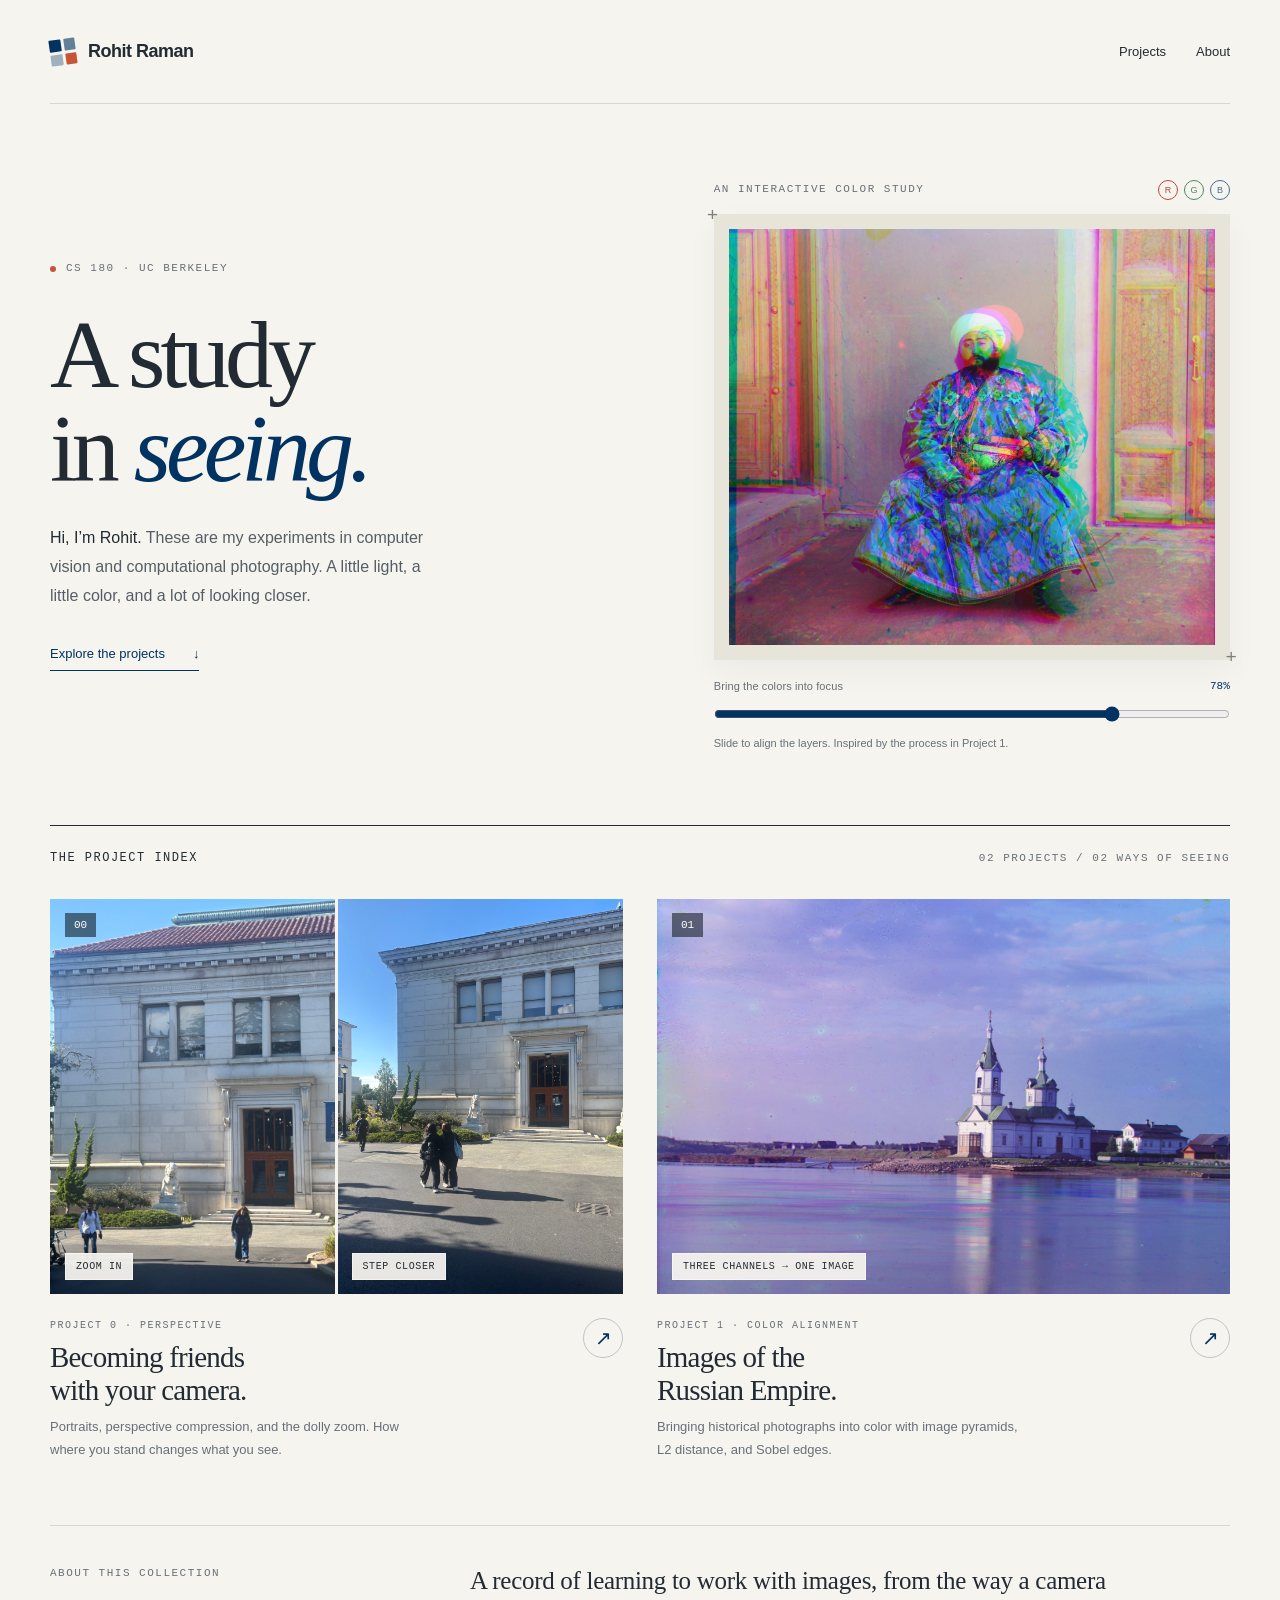
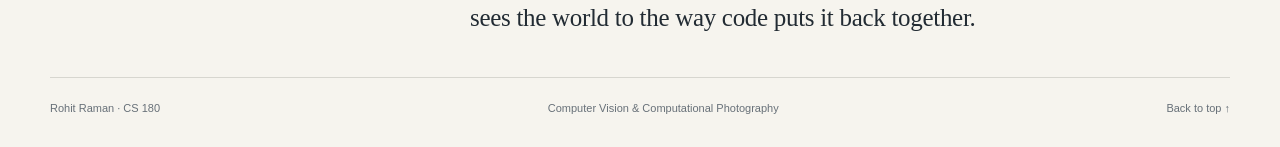
==== docs/index.html @ 6bbf86b7 "Add CS180 portfolio and project writeups" ====
<!doctype html>
<html lang="en">
<head>
  <meta charset="utf-8">
  <meta name="viewport" content="width=device-width, initial-scale=1">
  <meta name="description" content="Rohit Raman’s CS 180 portfolio: experiments in photography, perspective, and color-channel alignment.">
  <title>Rohit Raman | CS 180</title>
  <link rel="stylesheet" href="home.css">
  <script src="home.js" defer></script>
</head>
<body>
<a href="#main" class="skip-link">Skip to content</a>
<svg class="svg-defs" aria-hidden="true" xmlns="http://www.w3.org/2000/svg">
  <defs>
    <filter id="red-channel" color-interpolation-filters="sRGB"><feColorMatrix type="matrix" values="1 0 0 0 0  0 0 0 0 0  0 0 0 0 0  0 0 0 1 0"/></filter>
    <filter id="green-channel" color-interpolation-filters="sRGB"><feColorMatrix type="matrix" values="0 0 0 0 0  0 1 0 0 0  0 0 0 0 0  0 0 0 1 0"/></filter>
    <filter id="blue-channel" color-interpolation-filters="sRGB"><feColorMatrix type="matrix" values="0 0 0 0 0  0 0 0 0 0  0 0 1 0 0  0 0 0 1 0"/></filter>
  </defs>
</svg>
<div class="shell">
  <header class="masthead">
    <a href="index.html" class="wordmark" aria-label="Rohit Raman, home"><span class="logo" aria-hidden="true"><i></i><i></i><i></i><i></i></span>Rohit Raman</a>
    <nav aria-label="Main navigation"><a href="#projects">Projects</a><a href="#about">About</a></nav>
  </header>
  <main id="main">
    <section class="hero" aria-labelledby="hero-title">
      <div class="hero-copy">
        <p class="eyebrow mono">CS 180 · UC Berkeley</p>
        <h1 id="hero-title">A study<br>in <em>seeing.</em></h1>
        <p class="intro"><strong>Hi, I’m Rohit.</strong> These are my experiments in computer vision and computational photography. A little light, a little color, and a lot of looking closer.</p>
        <a href="#projects" class="text-link">Explore the projects <span aria-hidden="true">↓</span></a>
      </div>
      <figure class="experiment">
        <div class="experiment-top"><span class="mono">An interactive color study</span><div class="rgb-key" aria-hidden="true"><span>R</span><span>G</span><span>B</span></div></div>
        <div class="photo-mat">
          <div class="color-study" role="img" aria-label="Emir portrait separated into red, green, and blue layers. Move the slider to bring the layers together.">
            <img class="channel blue-channel" src="assets/pyramid-emir.jpg" alt="" width="1600" height="1387">
            <img class="channel green-channel" src="assets/pyramid-emir.jpg" alt="" width="1600" height="1387">
            <img class="channel red-channel" src="assets/pyramid-emir.jpg" alt="" width="1600" height="1387">
          </div>
        </div>
        <figcaption class="study-controls">
          <div class="study-label"><label for="alignment">Bring the colors into focus</label><output id="alignment-value" for="alignment">78%</output></div>
          <input type="range" id="alignment" min="0" max="100" value="78" step="1" aria-describedby="study-hint">
          <p id="study-hint" class="study-hint">Slide to align the layers. Inspired by the process in Project 1.</p>
        </figcaption>
      </figure>
    </section>
    <section id="projects" class="project-section" aria-labelledby="projects-heading">
      <div class="section-top"><h2 id="projects-heading" class="mono">The project index</h2><p class="mono">02 projects / 02 ways of seeing</p></div>
      <div class="project-grid">
        <a class="project-card" href="project0/index.html" aria-labelledby="project0-title">
          <div class="project-art camera-art">
            <span class="project-number">00</span>
            <img src="project0/assets/part-2-zoomed.jpg" alt="A Berkeley building photographed from farther away with zoom" loading="lazy">
            <img src="project0/assets/part-2-walked.jpg" alt="The same building photographed from closer up" loading="lazy">
            <span class="art-tag">ZOOM IN</span><span class="art-tag second">STEP CLOSER</span>
          </div>
          <div class="project-meta"><div><span class="mono">Project 0 · Perspective</span><h3 id="project0-title">Becoming friends<br>with your camera.</h3><p>Portraits, perspective compression, and the dolly zoom. How where you stand changes what you see.</p></div><span class="project-arrow" aria-hidden="true">↗</span></div>
        </a>
        <a class="project-card" href="project1.html" aria-labelledby="project1-title">
          <div class="project-art color-art">
            <span class="project-number">01</span>
            <img src="assets/pyramid-church.jpg" alt="Church reconstructed in color from separate red, green, and blue exposures" loading="lazy">
            <span class="art-tag">THREE CHANNELS → ONE IMAGE</span>
          </div>
          <div class="project-meta"><div><span class="mono">Project 1 · Color alignment</span><h3 id="project1-title">Images of the<br>Russian Empire.</h3><p>Bringing historical photographs into color with image pyramids, L2 distance, and Sobel edges.</p></div><span class="project-arrow" aria-hidden="true">↗</span></div>
        </a>
      </div>
    </section>
    <section id="about" class="about" aria-labelledby="about-heading">
      <h2 id="about-heading" class="mono">About this collection</h2>
      <p>A record of learning to work with images, from the way a camera sees the world to the way code puts it back together.</p>
    </section>
  </main>
  <footer><span>Rohit Raman · CS 180</span><span>Computer Vision &amp; Computational Photography</span><a href="#main">Back to top ↑</a></footer>
</div>
</body>
</html>
---- docs/home.css ----
@font-face {font-family: PortfolioSerif; src: local('Iowan Old Style'); font-display: swap;}
:root {--paper:#f6f4ee;--ink:#222b33;--blue:#003262;--muted:#677078;--line:#d7d6cf;--accent:#c75437;}
* {box-sizing:border-box;}
html {scroll-behavior:smooth;}
body {margin:0;background:var(--paper);color:var(--ink);font-family:Arial,Helvetica,sans-serif;-webkit-font-smoothing:antialiased;}
a {color:inherit;text-decoration:none;}
a:focus-visible, input:focus-visible {outline:3px solid var(--accent);outline-offset:6px;}
::selection {background:#d6e2ec;color:var(--blue);}
.shell {width:min(1180px,calc(100% - 96px));margin:0 auto;}
.skip-link {position:absolute;left:20px;top:-60px;background:var(--blue);color:white;padding:12px;z-index:10;}
.skip-link:focus {top:12px;}
.masthead {height:104px;display:flex;justify-content:space-between;align-items:center;border-bottom:1px solid var(--line);gap:24px;}
.wordmark {font-size:18px;letter-spacing:-.5px;font-weight:600;display:flex;align-items:center;gap:12px;}
.logo {height:26px;width:26px;display:grid;grid-template-columns:repeat(2,1fr);gap:3px;transform:rotate(-8deg);}
.logo i {background:var(--blue);border-radius:1px;}.logo i:nth-child(2){opacity:.6}.logo i:nth-child(3){opacity:.35}.logo i:nth-child(4){background:var(--accent);}
.masthead nav {display:flex;gap:30px;font-size:13px;}
.masthead nav a {padding:8px 0;border-bottom:1px solid transparent;}
.masthead nav a:hover {border-color:var(--blue);}
.mono {font-family:'SFMono-Regular',Consolas,'Liberation Mono',monospace;font-size:11px;letter-spacing:1.5px;text-transform:uppercase;line-height:1.6;}
.hero {display:grid;grid-template-columns:1.15fr 1fr;gap:70px;align-items:center;padding:76px 0 74px;}
.eyebrow {color:var(--muted);display:flex;align-items:center;gap:10px;margin:0 0 30px;}
.eyebrow::before {content:'';width:6px;height:6px;border-radius:50%;background:var(--accent);}
h1 {font-family:PortfolioSerif,'Iowan Old Style','Palatino Linotype',Palatino,Georgia,serif;font-size:clamp(66px,7.5vw,100px);font-weight:400;letter-spacing:-5px;line-height:.98;margin:0 0 28px;}
h1 em {font-weight:400;color:var(--blue);}
.intro {font-size:16px;line-height:1.8;max-width:375px;color:#555e66;margin:0 0 26px;}
.intro strong {font-weight:500;color:var(--ink);}
.text-link {display:inline-flex;gap:28px;align-items:center;padding:9px 0;border-bottom:1px solid var(--blue);font-size:13px;color:var(--blue);}
.text-link span {transition:transform .2s;}.text-link:hover span {transform:translateY(3px);}
.experiment {margin:0;position:relative;min-width:0;}
.experiment-top {display:flex;align-items:center;justify-content:space-between;margin-bottom:14px;color:var(--muted);}
.rgb-key {display:flex;gap:6px;}.rgb-key span {display:grid;place-items:center;font-size:9px;width:20px;height:20px;border:1px solid;border-radius:50%;letter-spacing:0;}
.rgb-key span:nth-child(1){color:#b94a3a}.rgb-key span:nth-child(2){color:#538567}.rgb-key span:nth-child(3){color:#486c97}
.photo-mat {background:#e7e4da;padding:15px;position:relative;box-shadow:0 12px 28px #222b330c;}
.photo-mat::before,.photo-mat::after {position:absolute;content:'+';font:19px monospace;color:#7c807d;z-index:2;}
.photo-mat::before {top:-9px;left:-7px}.photo-mat::after {bottom:-9px;right:-7px;}
.color-study {aspect-ratio:1.17;position:relative;overflow:hidden;background:#000;isolation:isolate;--shift:12px;}
.color-study img {width:100%;height:100%;object-fit:cover;display:block;}
.channel {position:absolute;inset:0;mix-blend-mode:screen;pointer-events:none;}
.red-channel {filter:url('#red-channel');transform:translate(var(--shift),calc(var(--shift) * -.28));}
.green-channel {filter:url('#green-channel');transform:translate(calc(var(--shift) * -.5),calc(var(--shift) * .4));}
.blue-channel {filter:url('#blue-channel');}
.color-study .channel {inset:auto;left:-6.63%;top:-7.39%;width:110.5%;height:113.64%;}
.study-controls {margin-top:20px;}
.study-label {display:flex;justify-content:space-between;font-size:11px;color:var(--muted);margin:0 0 9px;letter-spacing:.1px;}
.study-label output {font-family:monospace;color:var(--blue);}
input[type=range] {width:100%;accent-color:var(--blue);cursor:ew-resize;margin:3px 0 0;height:20px;}
.study-hint {font-size:11px;color:var(--muted);margin:7px 0 0;line-height:1.5;}
.project-section {padding:0 0 64px;scroll-margin-top:28px;}
.section-top {display:flex;justify-content:space-between;align-items:center;padding:23px 0;border-top:1px solid var(--ink);margin-bottom:8px;gap:20px;}
.section-top h2 {font-size:12px;font-weight:400;margin:0;}
.section-top p {color:var(--muted);margin:0;font-size:11px;}
.project-grid {display:grid;grid-template-columns:1fr 1fr;gap:34px;}
.project-card {display:block;min-width:0;}
.project-art {position:relative;aspect-ratio:1.45;overflow:hidden;background:#e4e4dc;}
.project-art img {display:block;width:100%;height:100%;object-fit:cover;transition:transform .55s ease;}
.project-card:hover .project-art img {transform:scale(1.025);}
.camera-art {display:grid;grid-template-columns:1fr 1fr;gap:3px;background:var(--paper);}
.camera-art img {object-position:50% 44%;}
.art-tag {position:absolute;bottom:14px;left:15px;z-index:1;background:#f6f4eef0;border:1px solid #fff7;padding:7px 10px;font:10px monospace;letter-spacing:.6px;}
.art-tag.second {left:calc(50% + 15px);}
.color-art img {object-position:center 54%;}
.color-art img {position:absolute;left:-3%;top:-3%;width:112%;height:112%;}
.project-number {position:absolute;top:14px;left:15px;z-index:1;color:white;font:11px monospace;padding:6px 9px;background:#15212b99;backdrop-filter:blur(5px);}
.project-meta {display:flex;justify-content:space-between;align-items:start;gap:15px;padding-top:20px;}
.project-meta h3 {font-family:PortfolioSerif,'Iowan Old Style',Palatino,Georgia,serif;font-size:29px;letter-spacing:-.8px;font-weight:400;line-height:1.12;margin:7px 0 10px;}
.project-meta .mono {color:var(--muted);font-size:10px;}
.project-meta p {margin:0;color:var(--muted);font-size:13px;line-height:1.7;max-width:365px;}
.project-arrow {display:grid;place-items:center;border:1px solid #bfc4c5;border-radius:50%;width:40px;height:40px;flex-shrink:0;font-size:20px;color:var(--blue);margin-top:4px;transition:background .2s,color .2s,transform .2s;}
.project-card:hover .project-arrow {background:var(--blue);border-color:var(--blue);color:white;transform:rotate(-5deg);}
.about {display:grid;grid-template-columns:1fr 2fr;gap:40px;padding:36px 0 40px;border-top:1px solid var(--line);}
.about h2 {font-weight:400;font-size:11px;margin:3px 0 0;color:var(--muted);}
.about p {font-family:PortfolioSerif,'Iowan Old Style',Palatino,Georgia,serif;font-size:25px;line-height:1.5;margin:0;max-width:640px;letter-spacing:-.3px;}
footer {border-top:1px solid var(--line);padding:24px 0 32px;display:flex;justify-content:space-between;gap:16px;color:var(--muted);font-size:11px;}
footer a:hover {color:var(--blue);text-decoration:underline;}
.svg-defs {position:absolute;width:0;height:0;overflow:hidden;}
@media(min-width:1450px){.hero{padding:94px 0 86px;}}
@media(max-width:950px){.shell{width:calc(100% - 56px)}.hero{gap:35px}h1{font-size:74px;letter-spacing:-4px}.project-meta h3{font-size:25px}.hero{padding:60px 0}.intro{font-size:15px}}
@media(max-width:680px){.shell{width:calc(100% - 36px)}.masthead{height:78px}.wordmark{font-size:16px}.masthead nav{gap:18px;font-size:12px}.hero{grid-template-columns:1fr;gap:44px;padding:44px 0}.eyebrow{margin-bottom:25px}h1{font-size:76px}.intro{max-width:400px}.experiment{max-width:480px;width:100%}.project-grid{grid-template-columns:1fr;gap:40px}.project-meta h3{font-size:29px}.section-top p{font-size:10px}.about{grid-template-columns:1fr;gap:14px}.about p{font-size:23px}.project-section{padding-bottom:42px}footer{flex-wrap:wrap;line-height:1.6}}
@media(prefers-reduced-motion:reduce){html{scroll-behavior:auto}*,*::before,*::after{transition:none!important}}
@media print {.hero{padding:30px 0}.study-controls,.text-link{display:none}.project-art{aspect-ratio:1.6}.project-card{break-inside:avoid}.shell{width:100%}body{background:white}.masthead{height:60px}h1{font-size:60px}.about{padding:20px 0}}
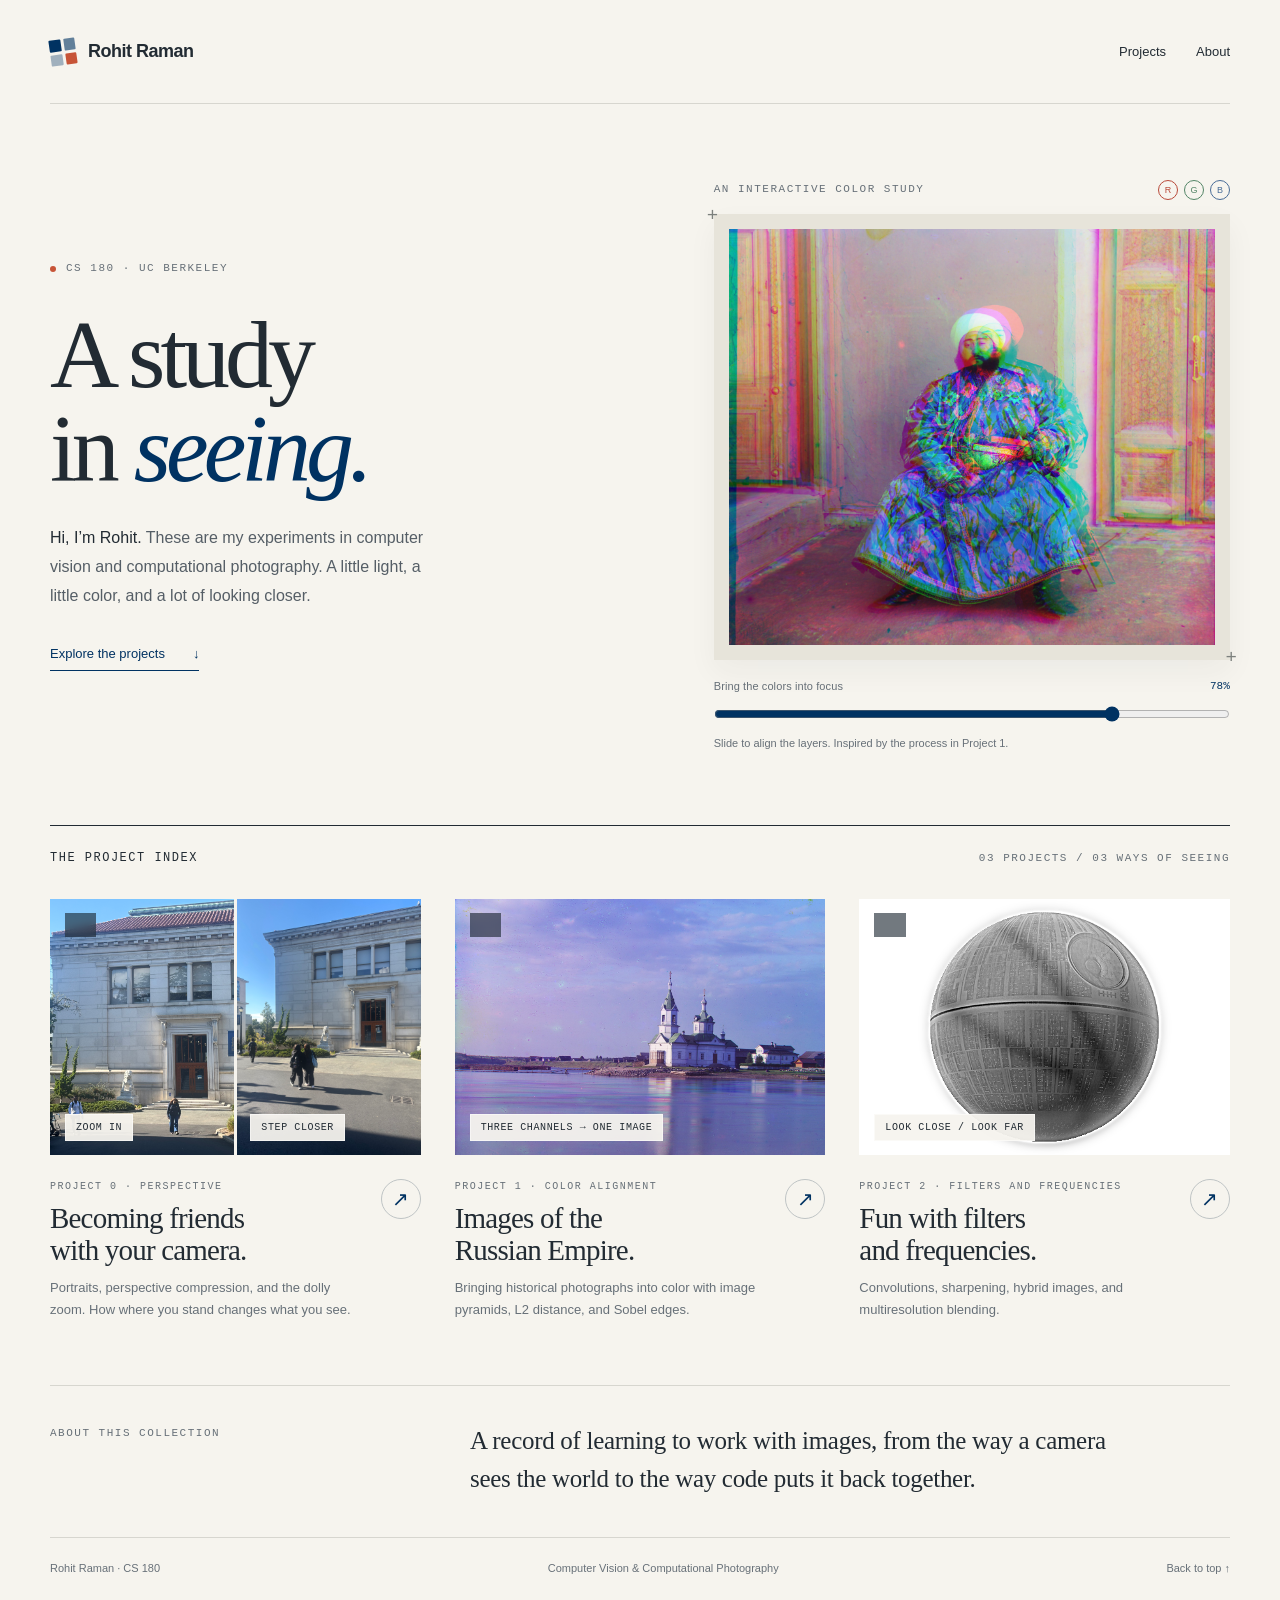
==== commit f57206f2: "Add Project 2 website with filter results and Kelce/Gimli hybrid" ====
--- a/docs/index.html
+++ b/docs/index.html
@@ -3,7 +3,7 @@
 <head>
   <meta charset="utf-8">
   <meta name="viewport" content="width=device-width, initial-scale=1">
-  <meta name="description" content="Rohit Raman’s CS 180 portfolio: experiments in photography, perspective, and color-channel alignment.">
+  <meta name="description" content="Rohit Raman’s CS 180 portfolio: experiments in photography, color-channel alignment, filters, and frequencies.">
   <title>Rohit Raman | CS 180</title>
   <link rel="stylesheet" href="home.css">
   <script src="home.js" defer></script>
@@ -47,7 +47,7 @@
       </figure>
     </section>
     <section id="projects" class="project-section" aria-labelledby="projects-heading">
-      <div class="section-top"><h2 id="projects-heading" class="mono">The project index</h2><p class="mono">02 projects / 02 ways of seeing</p></div>
+      <div class="section-top"><h2 id="projects-heading" class="mono">The project index</h2><p class="mono">03 projects / 03 ways of seeing</p></div>
       <div class="project-grid">
         <a class="project-card" href="project0/index.html" aria-labelledby="project0-title">
           <div class="project-art camera-art">
@@ -66,6 +66,14 @@
           </div>
           <div class="project-meta"><div><span class="mono">Project 1 · Color alignment</span><h3 id="project1-title">Images of the<br>Russian Empire.</h3><p>Bringing historical photographs into color with image pyramids, L2 distance, and Sobel edges.</p></div><span class="project-arrow" aria-hidden="true">↗</span></div>
         </a>
+        <a class="project-card" href="project2/index.html" aria-labelledby="project2-title">
+          <div class="project-art frequency-art">
+            <span class="project-number">02</span>
+            <img src="project2/assets/part2_2/basketball_deathstar_hybrid.png" alt="A hybrid image combining a basketball with the Death Star" loading="lazy" width="400" height="400">
+            <span class="art-tag">LOOK CLOSE / LOOK FAR</span>
+          </div>
+          <div class="project-meta"><div><span class="mono">Project 2 · Filters and frequencies</span><h3 id="project2-title">Fun with filters<br>and frequencies.</h3><p>Convolutions, sharpening, hybrid images, and multiresolution blending.</p></div><span class="project-arrow" aria-hidden="true">↗</span></div>
+        </a>
       </div>
     </section>
     <section id="about" class="about" aria-labelledby="about-heading">
--- a/docs/home.css
+++ b/docs/home.css
@@ -49,7 +49,7 @@
 .section-top {display:flex;justify-content:space-between;align-items:center;padding:23px 0;border-top:1px solid var(--ink);margin-bottom:8px;gap:20px;}
 .section-top h2 {font-size:12px;font-weight:400;margin:0;}
 .section-top p {color:var(--muted);margin:0;font-size:11px;}
-.project-grid {display:grid;grid-template-columns:1fr 1fr;gap:34px;}
+.project-grid {display:grid;grid-template-columns:repeat(3,minmax(0,1fr));gap:34px;}
 .project-card {display:block;min-width:0;}
 .project-art {position:relative;aspect-ratio:1.45;overflow:hidden;background:#e4e4dc;}
 .project-art img {display:block;width:100%;height:100%;object-fit:cover;transition:transform .55s ease;}
@@ -78,3 +78,6 @@
 @media(max-width:680px){.shell{width:calc(100% - 36px)}.masthead{height:78px}.wordmark{font-size:16px}.masthead nav{gap:18px;font-size:12px}.hero{grid-template-columns:1fr;gap:44px;padding:44px 0}.eyebrow{margin-bottom:25px}h1{font-size:76px}.intro{max-width:400px}.experiment{max-width:480px;width:100%}.project-grid{grid-template-columns:1fr;gap:40px}.project-meta h3{font-size:29px}.section-top p{font-size:10px}.about{grid-template-columns:1fr;gap:14px}.about p{font-size:23px}.project-section{padding-bottom:42px}footer{flex-wrap:wrap;line-height:1.6}}
 @media(prefers-reduced-motion:reduce){html{scroll-behavior:auto}*,*::before,*::after{transition:none!important}}
 @media print {.hero{padding:30px 0}.study-controls,.text-link{display:none}.project-art{aspect-ratio:1.6}.project-card{break-inside:avoid}.shell{width:100%}body{background:white}.masthead{height:60px}h1{font-size:60px}.about{padding:20px 0}}
+
+.frequency-art img {object-fit:contain;background:white;}
+@media(min-width:681px) and (max-width:1000px){.project-grid{grid-template-columns:repeat(2,minmax(0,1fr))}}
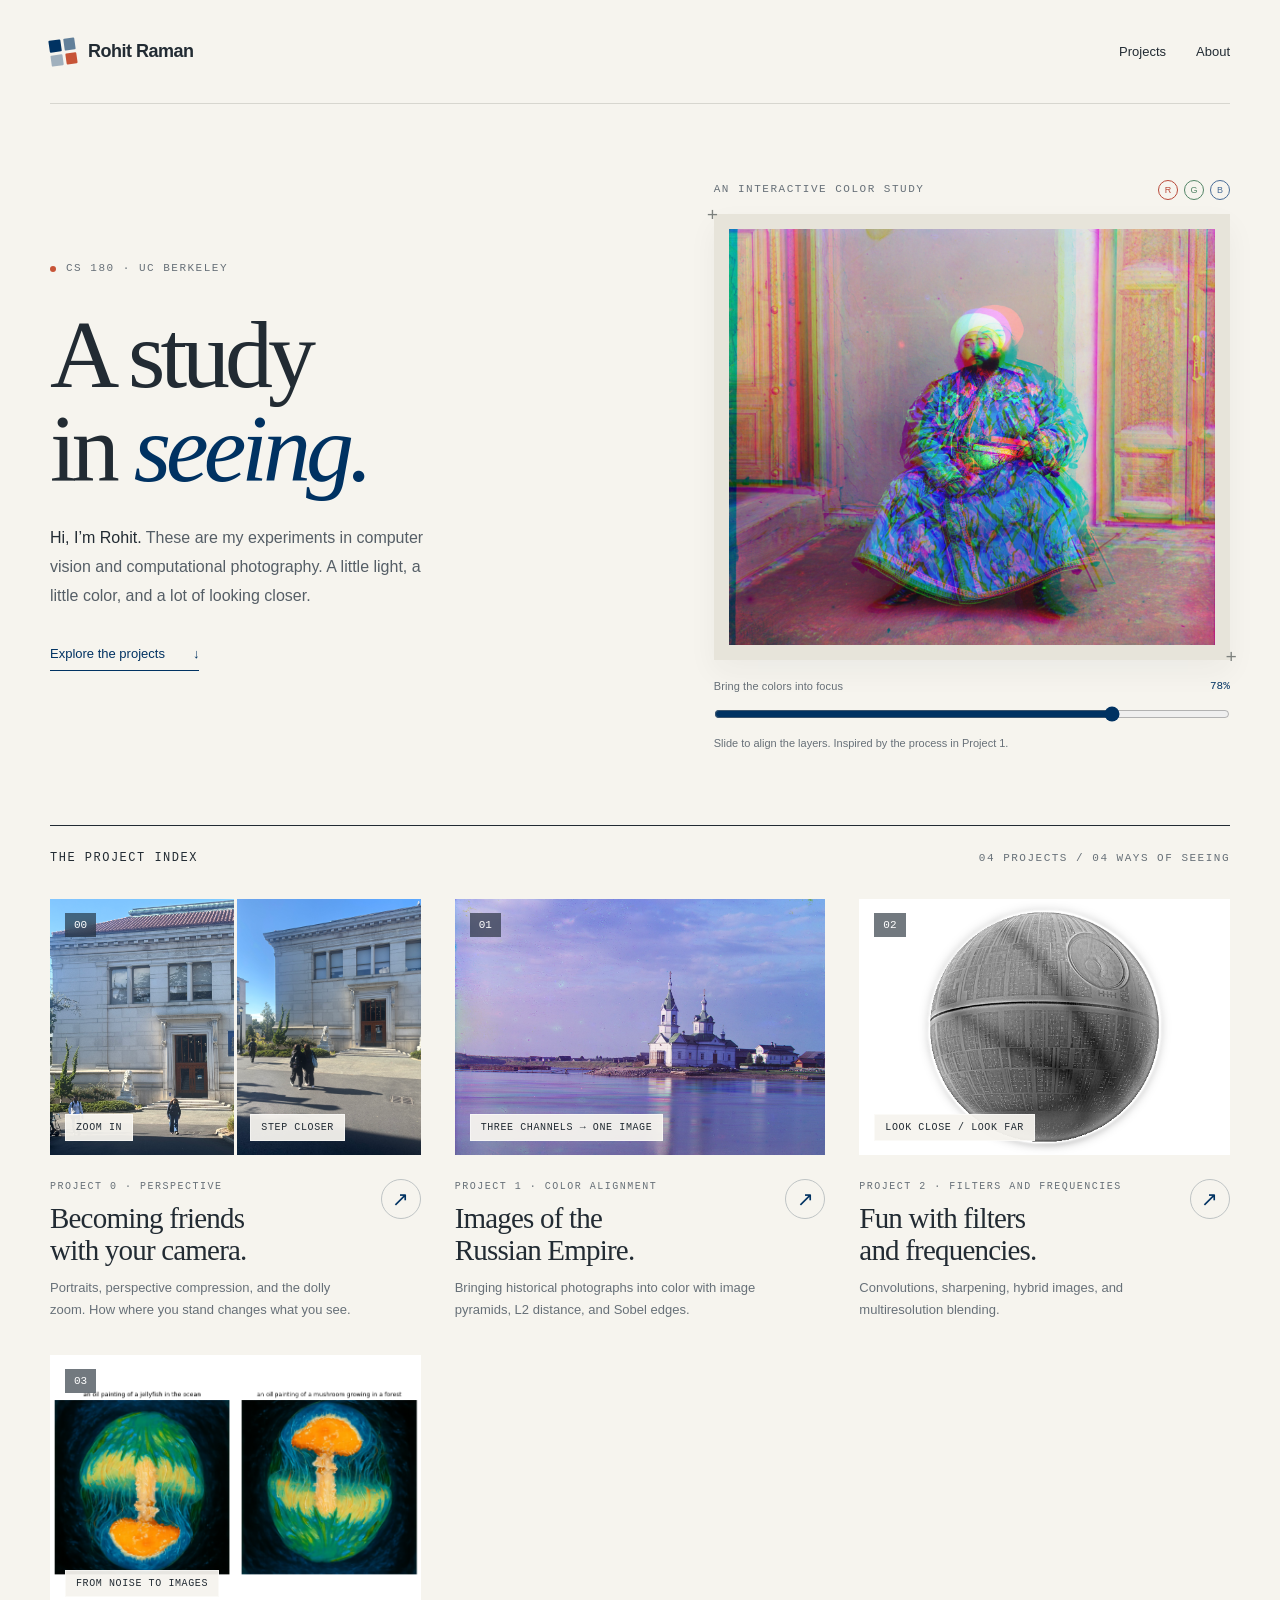
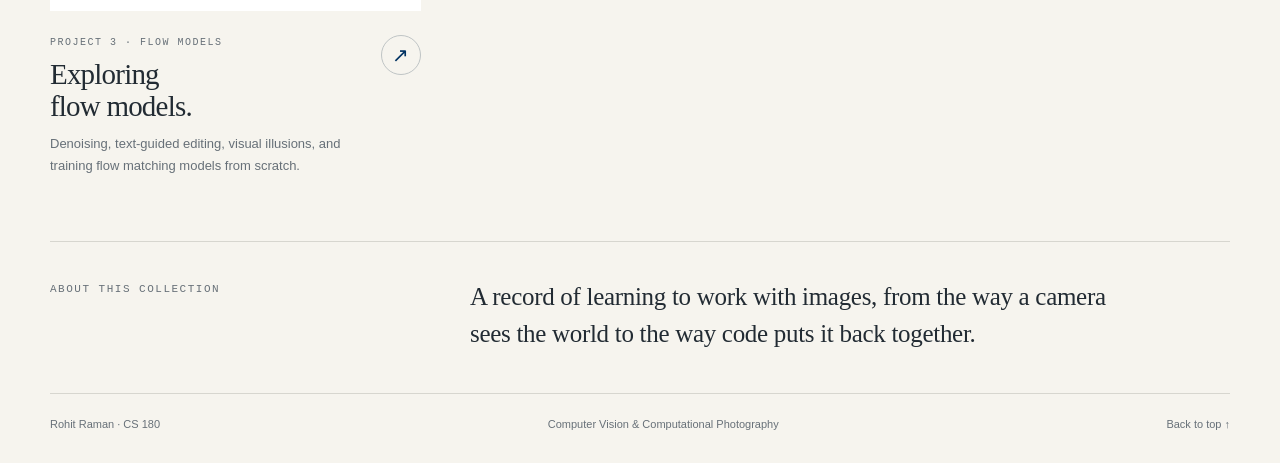
==== commit 8066ca1a: "Add Project 3 report and homepage entry" ====
--- a/docs/index.html
+++ b/docs/index.html
@@ -3,7 +3,7 @@
 <head>
   <meta charset="utf-8">
   <meta name="viewport" content="width=device-width, initial-scale=1">
-  <meta name="description" content="Rohit Raman’s CS 180 portfolio: experiments in photography, color-channel alignment, filters, and frequencies.">
+  <meta name="description" content="Rohit Raman’s CS 180 portfolio: experiments in photography, color-channel alignment, filters, frequencies, and flow models.">
   <title>Rohit Raman | CS 180</title>
   <link rel="stylesheet" href="home.css">
   <script src="home.js" defer></script>
@@ -47,7 +47,7 @@
       </figure>
     </section>
     <section id="projects" class="project-section" aria-labelledby="projects-heading">
-      <div class="section-top"><h2 id="projects-heading" class="mono">The project index</h2><p class="mono">03 projects / 03 ways of seeing</p></div>
+      <div class="section-top"><h2 id="projects-heading" class="mono">The project index</h2><p class="mono">04 projects / 04 ways of seeing</p></div>
       <div class="project-grid">
         <a class="project-card" href="project0/index.html" aria-labelledby="project0-title">
           <div class="project-art camera-art">
@@ -74,6 +74,11 @@
           </div>
           <div class="project-meta"><div><span class="mono">Project 2 · Filters and frequencies</span><h3 id="project2-title">Fun with filters<br>and frequencies.</h3><p>Convolutions, sharpening, hybrid images, and multiresolution blending.</p></div><span class="project-arrow" aria-hidden="true">↗</span></div>
         </a>
+
+        <a class="project-card" href="project3/index.html" aria-labelledby="project3-title">
+          <div class="project-art flow-art"><span class="project-number">03</span><img src="project3/assets/part-a/anagram-jellyfish-mushroom.png" alt="A flow-generated image appearing as a jellyfish and a mushroom when rotated" loading="lazy"><span class="art-tag">FROM NOISE TO IMAGES</span></div>
+          <div class="project-meta"><div><span class="mono">Project 3 · Flow models</span><h3 id="project3-title">Exploring<br>flow models.</h3><p>Denoising, text-guided editing, visual illusions, and training flow matching models from scratch.</p></div><span class="project-arrow" aria-hidden="true">↗</span></div>
+        </a>
       </div>
     </section>
     <section id="about" class="about" aria-labelledby="about-heading">
--- a/docs/home.css
+++ b/docs/home.css
@@ -81,3 +81,5 @@
 
 .frequency-art img {object-fit:contain;background:white;}
 @media(min-width:681px) and (max-width:1000px){.project-grid{grid-template-columns:repeat(2,minmax(0,1fr))}}
+
+.flow-art{background:#e7e4da;display:grid;place-items:center}.flow-art img{width:100%;height:100%;object-fit:contain;background:#fff}.flow-art .art-tag{bottom:14px}
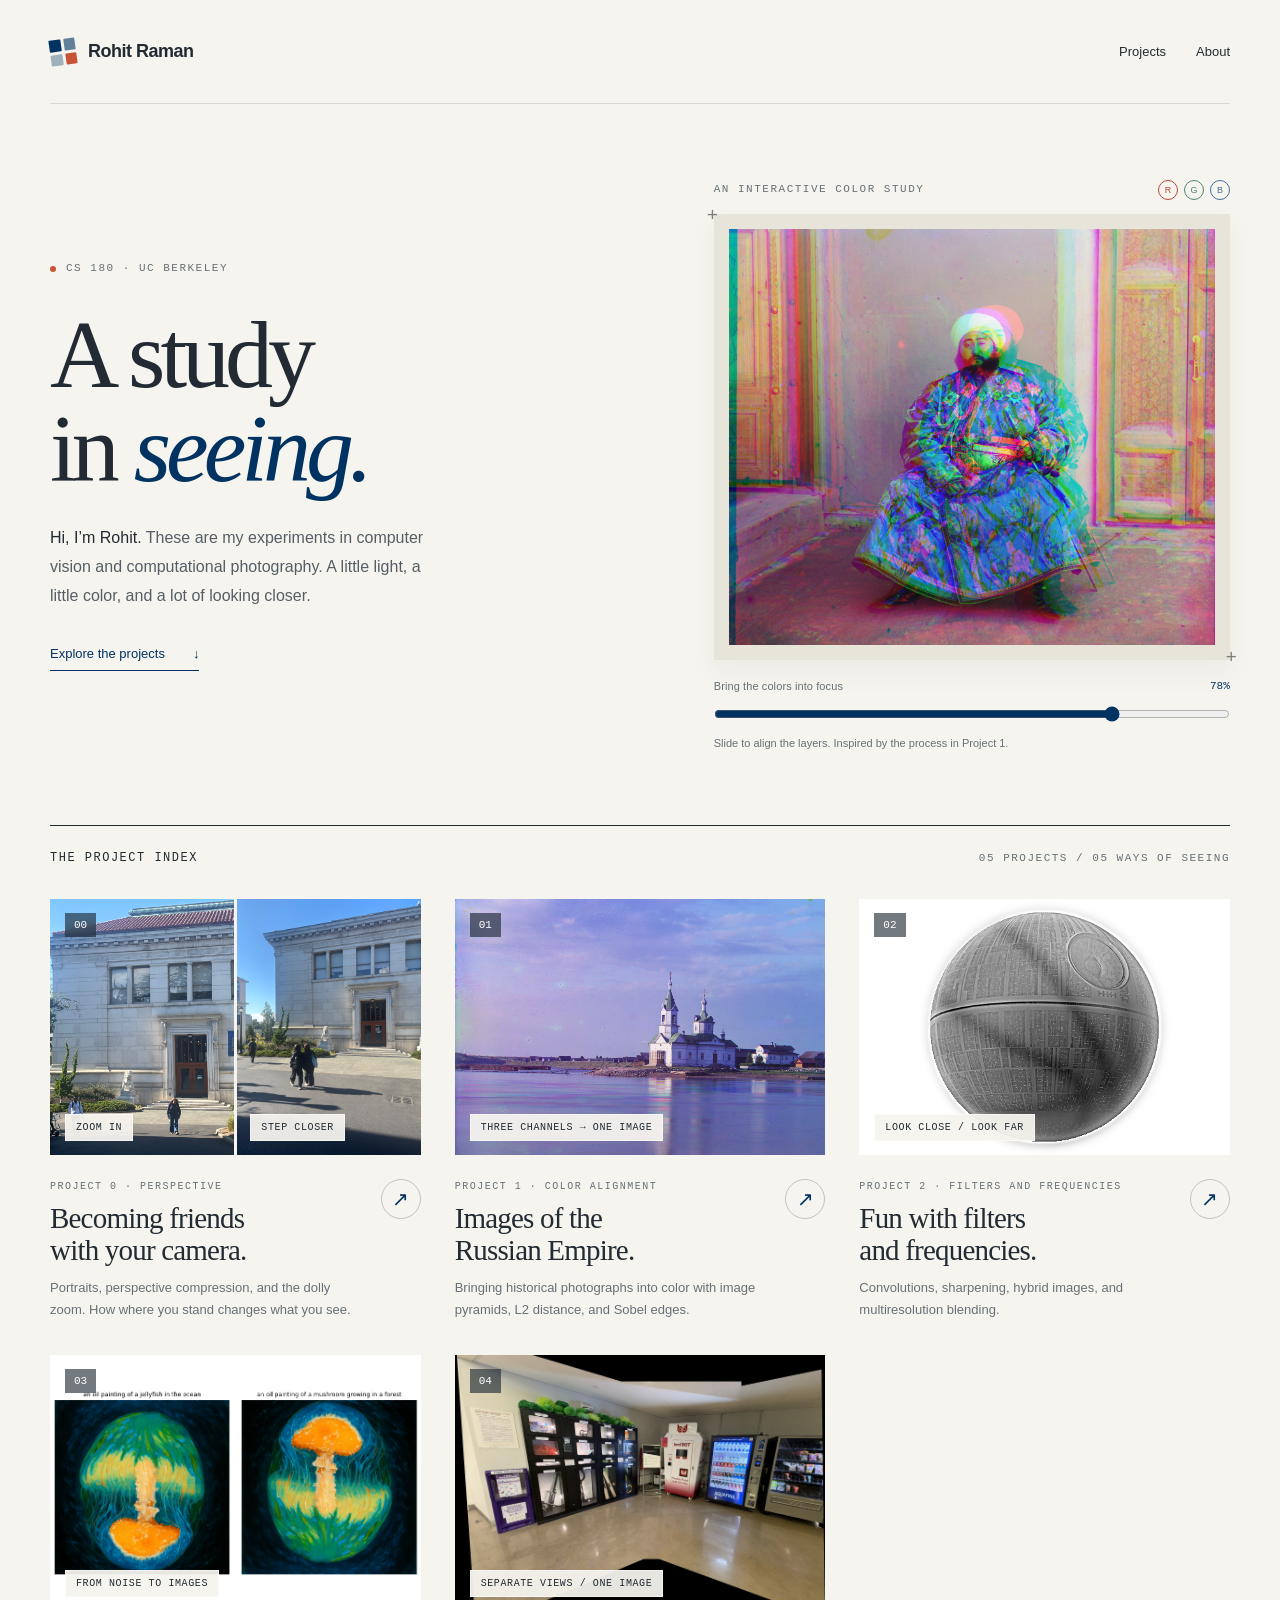
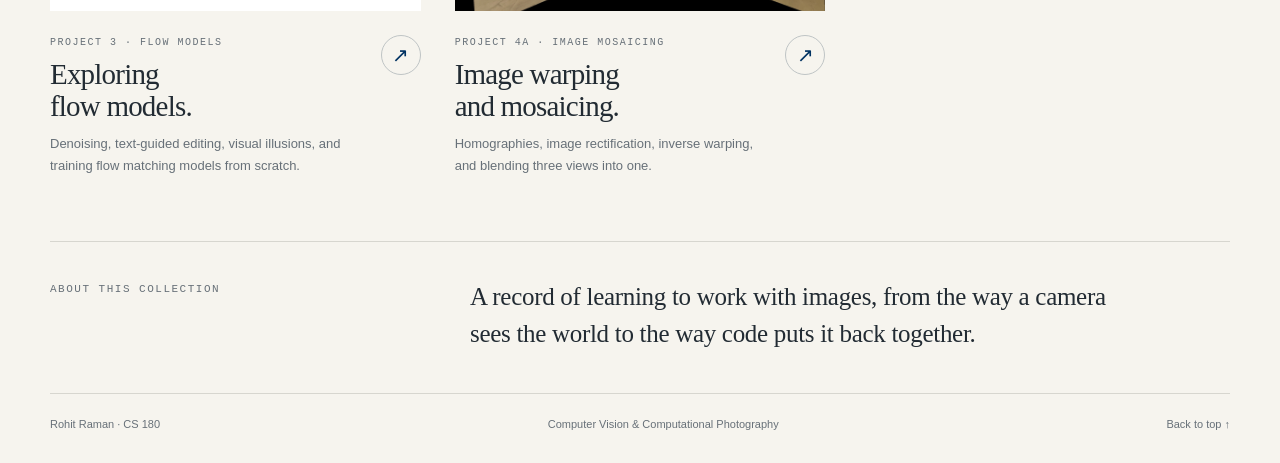
==== commit 88582569: "Add Project 4 webpage and mosaic image results" ====
--- a/docs/index.html
+++ b/docs/index.html
@@ -3,7 +3,7 @@
 <head>
   <meta charset="utf-8">
   <meta name="viewport" content="width=device-width, initial-scale=1">
-  <meta name="description" content="Rohit Raman’s CS 180 portfolio: experiments in photography, color-channel alignment, filters, frequencies, and flow models.">
+  <meta name="description" content="Rohit Raman’s CS 180 portfolio: experiments in photography, color-channel alignment, filters, frequencies, flow models, and image mosaicing.">
   <title>Rohit Raman | CS 180</title>
   <link rel="stylesheet" href="home.css">
   <script src="home.js" defer></script>
@@ -47,7 +47,7 @@
       </figure>
     </section>
     <section id="projects" class="project-section" aria-labelledby="projects-heading">
-      <div class="section-top"><h2 id="projects-heading" class="mono">The project index</h2><p class="mono">04 projects / 04 ways of seeing</p></div>
+      <div class="section-top"><h2 id="projects-heading" class="mono">The project index</h2><p class="mono">05 projects / 05 ways of seeing</p></div>
       <div class="project-grid">
         <a class="project-card" href="project0/index.html" aria-labelledby="project0-title">
           <div class="project-art camera-art">
@@ -79,6 +79,10 @@
           <div class="project-art flow-art"><span class="project-number">03</span><img src="project3/assets/part-a/anagram-jellyfish-mushroom.png" alt="A flow-generated image appearing as a jellyfish and a mushroom when rotated" loading="lazy"><span class="art-tag">FROM NOISE TO IMAGES</span></div>
           <div class="project-meta"><div><span class="mono">Project 3 · Flow models</span><h3 id="project3-title">Exploring<br>flow models.</h3><p>Denoising, text-guided editing, visual illusions, and training flow matching models from scratch.</p></div><span class="project-arrow" aria-hidden="true">↗</span></div>
         </a>
+        <a class="project-card" href="project4/index.html" aria-labelledby="project4-title">
+          <div class="project-art mosaic-art"><span class="project-number">04</span><img src="project4/assets/mosaic-2-two-band.webp" alt="Three photos of lockers and vending machines blended into one mosaic" loading="lazy"><span class="art-tag">SEPARATE VIEWS / ONE IMAGE</span></div>
+          <div class="project-meta"><div><span class="mono">Project 4A · Image mosaicing</span><h3 id="project4-title">Image warping<br>and mosaicing.</h3><p>Homographies, image rectification, inverse warping, and blending three views into one.</p></div><span class="project-arrow" aria-hidden="true">↗</span></div>
+        </a>
       </div>
     </section>
     <section id="about" class="about" aria-labelledby="about-heading">
--- a/docs/home.css
+++ b/docs/home.css
@@ -83,3 +83,4 @@
 @media(min-width:681px) and (max-width:1000px){.project-grid{grid-template-columns:repeat(2,minmax(0,1fr))}}
 
 .flow-art{background:#e7e4da;display:grid;place-items:center}.flow-art img{width:100%;height:100%;object-fit:contain;background:#fff}.flow-art .art-tag{bottom:14px}
+.mosaic-art{background:#101418}.mosaic-art img{object-fit:cover;object-position:center 54%}
